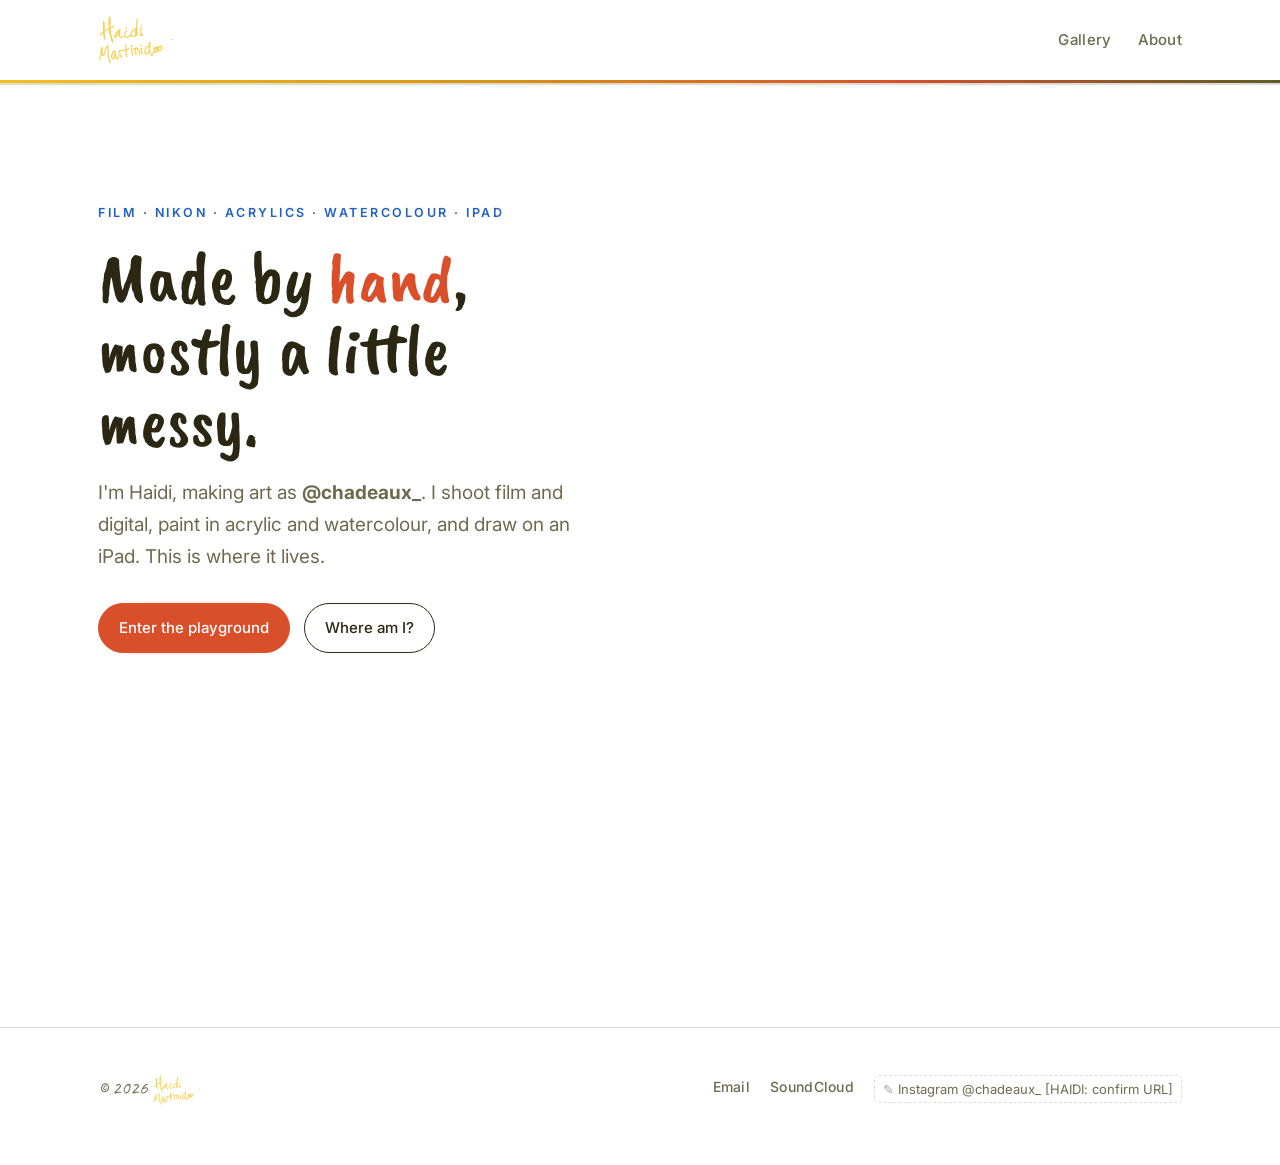
==== index.html @ 5589cf8b "Use handwritten signature as the logo Co-Authored-By: Claude Opus 4.8 <noreply@anthropic.com>" ====
<!DOCTYPE html>
<html lang="en">
<head>
  <meta charset="UTF-8" />
  <meta name="viewport" content="width=device-width, initial-scale=1.0" />
  <title>Haidi Martinidou · art</title>
  <meta name="description" content="Art by Haidi Martinidou: film and Nikon photography, acrylics, watercolour and iPad drawing." />

  <link rel="preconnect" href="https://fonts.googleapis.com" />
  <link rel="preconnect" href="https://fonts.gstatic.com" crossorigin />
  <link href="https://fonts.googleapis.com/css2?family=Caveat+Brush&family=Caveat:wght@500;600;700&family=DM+Serif+Display:ital@0;1&family=Inter:wght@400;500;600&display=swap" rel="stylesheet" />
  <link rel="stylesheet" href="css/style.css" />
  <link rel="icon" href="data:image/svg+xml,<svg xmlns='http://www.w3.org/2000/svg' viewBox='0 0 100 100'><circle cx='50' cy='50' r='40' fill='%23b1543a'/></svg>" />
</head>
<body>
  <nav class="nav">
    <div class="nav-inner">
      <a class="logo" href="index.html"><img src="images/name-signature.png" alt="Haidi Martinidou" class="logo-img" /></a>
      <div class="links">
        <a href="art.html">Gallery</a>
        <a href="about.html">About</a>
      </div>
    </div>
  </nav>

  <main class="wrap">
    <!-- HERO (interim layout, awaiting your design) -->
    <header class="hero">
      <div class="intro">
        <p class="eyebrow rainbow">Film · Nikon · Acrylics · Watercolour · iPad</p>
        <h1>Made by <em>hand</em>,<br />mostly a little messy.</h1>
        <p class="lead">
          I'm Haidi, making art as <strong>@chadeaux_</strong>. I shoot film and
          digital, paint in acrylic and watercolour, and draw on an iPad. This is
          where it lives.
        </p>
        <div class="cta-row">
          <a class="btn primary" href="art.html">Enter the playground</a>
          <a class="btn" href="about.html">Where am I?</a>
        </div>
      </div>

      <!-- the landing hero is one of @chadeaux_'s own drawings.
           EDIT: save the mountains drawing as images/hero-mountains.jpg -->
      <figure class="frame reveal" style="margin:0;">
        <div class="pic" data-file="images/hero-mountains.jpg" style="aspect-ratio:1/1;">
          <img src="images/hero-mountains.jpg" alt="iPad drawing of olive-green hills under a golden sunset sky, hand-lettered: when the city's hotter than you, take the mountains" loading="lazy" />
        </div>
        <figcaption>Take the mountains <span class="muted">iPad · @chadeaux_</span></figcaption>
      </figure>
    </header>

    <!-- MEDIUM SHORTCUTS -->
    <section style="padding-top:20px">
      <div class="split" style="grid-template-columns:repeat(auto-fit,minmax(180px,1fr));">
        <a class="world art reveal" href="film.html" style="text-decoration:none;">
          <span class="tag">01</span><h3>Film</h3>
        </a>
        <a class="world art reveal" href="nikon.html" style="text-decoration:none;">
          <span class="tag">02</span><h3>Nikon</h3>
        </a>
        <a class="world art reveal" href="acrylics.html" style="text-decoration:none;">
          <span class="tag">03</span><h3>Acrylics</h3>
        </a>
        <a class="world art reveal" href="watercolour.html" style="text-decoration:none;">
          <span class="tag">04</span><h3>Watercolour</h3>
        </a>
        <a class="world art reveal" href="ipad.html" style="text-decoration:none;">
          <span class="tag">05</span><h3>iPad</h3>
        </a>
      </div>
    </section>
  </main>

  <footer class="footer">
    <div class="wrap">
      <small>© <span data-year>2026</span> <img src="images/name-signature.png" alt="Haidi Martinidou" class="sig-foot" /></small>
      <div class="socials">
        <a href="mailto:haidimartinidou@gmail.com">Email</a>
        <a href="https://soundcloud.com/haidi-martinidou" target="_blank" rel="noopener">SoundCloud</a>
        <span class="ph">Instagram @chadeaux_ [HAIDI: confirm URL]</span>
      </div>
    </div>
  </footer>

  <script src="js/main.js"></script>
</body>
</html>
---- css/style.css ----
/* =========================================================
   Haidi Martinidou, personal site
   Editorial "gallery x lab notebook" aesthetic.
   Mature, muted, with hand-drawn marginalia used sparingly.
   Palette pulled from Haidi's own work (forest green + red
   painting, dusty-blue sea photo). Tweak the variables below.
   ========================================================= */

:root {
  --paper: #ffffff;       /* clean white base */
  --paper-2: #f4f3ef;     /* faint warm grey panel */
  --ink: #2b2713;         /* dark warm olive-brown */
  --ink-soft: #6f6a4f;    /* muted text */
  --line: rgba(43,39,19,0.16);

  /* sunset palette, from @chadeaux's mountains drawing */
  --sun:   #f3c01b;       /* golden sky */
  --amber: #d8920f;       /* lower sky */
  --rust:  #d94f2a;       /* bright orange-red, from the art + the Atheroll poster */
  --olive: #5f5d24;       /* hills */
  --olive-deep: #3d3b16;  /* deep foreground */
  --blue:  #2160c4;       /* the marker hand-lettering */
  --plum:  #4a235a;       /* the @chadeaux signature */

  /* legacy aliases still referenced by some components */
  --green: var(--olive);
  --gold:  var(--amber);
  --slate: var(--blue);

  --accent: var(--rust);

  --maxw: 1140px;
  --radius: 12px;

  --font-display: "Caveat Brush", "Comic Sans MS", cursive;
  --font-body: "Inter", ui-sans-serif, system-ui, sans-serif;
  --font-hand: "Caveat", "Comic Sans MS", cursive;
}

* { box-sizing: border-box; }
html { scroll-behavior: smooth; }

body {
  margin: 0;
  color: var(--ink);
  background: var(--paper);
  font-family: var(--font-body);
  font-size: 17px;
  line-height: 1.7;
  -webkit-font-smoothing: antialiased;
  overflow-x: hidden;
}

.wrap { max-width: var(--maxw); margin: 0 auto; padding: 0 28px; position: relative; }

a { color: var(--ink); }

/* hand-drawn marginalia note (used sparingly) */
.note { font-family: var(--font-hand); font-size: 22px; color: var(--ink-soft); line-height: 1.2; }
.note.accent { color: var(--accent); }

/* small ink underline accent under a word */
.mark { position: relative; white-space: nowrap; }
.mark::after {
  content: ""; position: absolute; left: -1px; right: -1px; bottom: -4px; height: 7px;
  background: var(--accent); opacity: .28;
  border-radius: 50% 40% 55% 45% / 100% 100% 60% 70%;
  z-index: -1;
}

/* ---------- nav ---------- */
.nav { position: sticky; top: 0; z-index: 60;
  background: color-mix(in srgb, var(--paper) 86%, transparent);
  backdrop-filter: blur(10px); border-bottom: 1px solid var(--line); }
.nav-inner { max-width: var(--maxw); margin: 0 auto; padding: 16px 28px;
  display: flex; align-items: center; justify-content: space-between; gap: 16px; }
.nav .logo { font-family: var(--font-display); font-weight: 600; font-size: 21px;
  text-decoration: none; color: var(--ink); display: inline-flex; align-items: center; gap: 9px; letter-spacing: .2px; }
.nav .logo .dot { width: 11px; height: 11px; border-radius: 50%; background: var(--accent); display: inline-block; }
.nav .links { display: flex; gap: 26px; flex-wrap: wrap; }
.nav .links a { text-decoration: none; color: var(--ink-soft); font-size: 15px; font-weight: 500;
  letter-spacing: .3px; position: relative; transition: color .15s ease; }
.nav .links a:hover, .nav .links a.active { color: var(--ink); }
.nav .links a.active::after { content: ""; position: absolute; left: 0; right: 0; bottom: -6px;
  height: 2px; background: var(--accent); }

/* ---------- generic section ---------- */
section { padding: 76px 0; position: relative; }
.eyebrow { font-family: var(--font-body); font-size: 12.5px; font-weight: 600;
  letter-spacing: 2.5px; text-transform: uppercase; color: var(--accent); margin: 0 0 14px; }
.section-head { margin-bottom: 40px; max-width: 720px; }
.section-head h2 { font-family: var(--font-display); font-weight: 500;
  font-size: clamp(30px, 4.6vw, 46px); line-height: 1.05; margin: 0 0 12px; letter-spacing: -.5px; }
.section-head p { color: var(--ink-soft); font-size: 18px; margin: 0; }

/* ---------- buttons ---------- */
.btn { display: inline-flex; align-items: center; gap: 8px;
  font-family: var(--font-body); font-weight: 500; font-size: 15px; text-decoration: none;
  color: var(--ink); padding: 11px 20px; border: 1px solid var(--ink); border-radius: 999px;
  background: transparent; transition: background .15s ease, color .15s ease, transform .12s ease; }
.btn:hover { background: var(--ink); color: var(--paper); transform: translateY(-1px); }
.btn.primary { background: var(--accent); border-color: var(--accent); color: #fff; }
.btn.primary:hover { background: var(--ink); border-color: var(--ink); }
.btn.ghost { border-color: var(--line); color: var(--ink-soft); }
.btn.ghost:hover { color: var(--paper); }
/* disabled button: shown but not clickable until a real file/URL exists */
.btn[aria-disabled="true"] { opacity: .45; pointer-events: none; cursor: default; border-style: dashed; }

/* a visible, non-clickable placeholder that Haidi fills in later */
.ph { font-style: normal; color: var(--ink-soft); font-size: 13px;
  border: 1px dashed var(--line); border-radius: 5px; padding: 2px 8px; white-space: nowrap; }
.ph::before { content: "✎ "; opacity: .6; }

/* ---------- hero (landing) ---------- */
.hero { display: grid; grid-template-columns: 1fr 1fr; gap: 48px; align-items: center;
  padding: 64px 0 40px; }
.hero .intro h1 { font-family: var(--font-display); font-weight: 500;
  font-size: clamp(40px, 6vw, 68px); line-height: 1.02; letter-spacing: -1px; margin: 18px 0 18px; }
.hero .intro h1 em { font-style: italic; color: var(--accent); }
.hero .intro p.lead { font-size: 19px; color: var(--ink-soft); max-width: 480px; }
.hero .cta-row { display: flex; flex-wrap: wrap; gap: 14px; margin-top: 30px; }

/* the interactive brain */
.brain-stage { position: relative; display: grid; place-items: center; min-height: 420px; }
.brain-stage svg { width: 100%; max-width: 500px; height: auto; overflow: visible; }
.brain-hemi { cursor: pointer; transition: opacity .2s ease; }
.brain-stage:hover .brain-hemi { opacity: .55; }
.brain-stage .brain-hemi:hover { opacity: 1; }
.hemi-label { font-family: var(--font-hand); font-size: 26px; fill: var(--ink-soft); }
.hemi-label.art { fill: var(--rust); }
.hemi-label.sci { fill: var(--slate); }
.pull-arrow { animation: bob 1.8s ease-in-out infinite; }
@keyframes bob { 0%,100% { transform: translate(0,0); } 50% { transform: translate(7px,-4px); } }

/* art "spill" release animation */
#artGroup { transform-origin: 320px 200px; transition: none; }
.released #artGroup { animation: spill .65s cubic-bezier(.5,-0.2,.3,1) forwards; }
@keyframes spill {
  40% { transform: translate(40px,-30px) rotate(6deg) scale(1.08); opacity: 1; }
  100% { transform: translate(150px,-120px) rotate(16deg) scale(1.2); opacity: 0; }
}

@media (prefers-reduced-motion: reduce) {
  .pull-arrow { animation: none; }
  .released #artGroup { animation: none; opacity: 0; }
}

/* ---------- "two worlds" split ---------- */
.split { display: grid; grid-template-columns: 1fr 1fr; gap: 26px; }
.world { border: 1px solid var(--line); border-radius: var(--radius); background: #fff;
  padding: 30px 30px 26px; transition: transform .16s ease, box-shadow .16s ease; }
.world:hover { transform: translateY(-3px); box-shadow: 0 16px 34px rgba(33,32,28,.08); }
.world .tag { font-size: 12.5px; letter-spacing: 2px; text-transform: uppercase; font-weight: 600; }
.world.sci .tag { color: var(--slate); } .world.art .tag { color: var(--rust); }
.world h3 { font-family: var(--font-display); font-weight: 500; font-size: 27px; margin: 10px 0 10px; }
.world p { color: var(--ink-soft); margin: 0 0 18px; }

/* ---------- project cards (neuroscience) ---------- */
.projects { display: grid; grid-template-columns: repeat(2, 1fr); gap: 24px; }
.proj { border: 1px solid var(--line); border-radius: var(--radius); background: #fff;
  padding: 26px 28px; position: relative; transition: transform .16s ease, box-shadow .16s ease; }
.proj:hover { transform: translateY(-3px); box-shadow: 0 16px 34px rgba(33,32,28,.08); }
.proj.featured { grid-column: 1 / -1; border-color: var(--accent); background:
  linear-gradient(0deg, #fff, #fff) padding-box, var(--paper-2); }
.proj.featured h3 { font-size: 27px; }
.proj .kind { font-size: 12px; letter-spacing: 1.6px; text-transform: uppercase;
  font-weight: 600; color: var(--accent); }
.proj h3 { font-family: var(--font-display); font-weight: 500; font-size: 23px; margin: 8px 0 10px; line-height: 1.15; }
.proj p { color: var(--ink-soft); margin: 0 0 14px; font-size: 16px; }
.proj .stat { display: inline-flex; align-items: baseline; gap: 7px; font-size: 14px;
  color: var(--ink); background: var(--paper-2); border-radius: 6px; padding: 5px 11px; margin: 2px 6px 2px 0; }
.proj .stat b { font-family: var(--font-display); font-weight: 600; }

/* future / wishlist list */
.wish { display: grid; grid-template-columns: repeat(auto-fit, minmax(230px,1fr)); gap: 18px; }
.wish li { list-style: none; border-left: 2px solid var(--accent); padding: 4px 0 4px 16px;
  color: var(--ink); }
.wish ul { margin: 0; padding: 0; }

/* ---------- CV / timeline ---------- */
.timeline { border-left: 2px solid var(--line); margin: 0; padding: 0 0 0 26px; }
.timeline .row { position: relative; padding: 0 0 30px; }
.timeline .row::before { content: ""; position: absolute; left: -33px; top: 4px; width: 12px; height: 12px;
  border-radius: 50%; background: var(--paper); border: 2px solid var(--accent); }
.timeline .when { font-size: 13px; letter-spacing: 1px; text-transform: uppercase; color: var(--ink-soft); font-weight: 600; }
.timeline h4 { font-family: var(--font-display); font-weight: 500; font-size: 20px; margin: 4px 0 4px; }
.timeline p { margin: 0; color: var(--ink-soft); font-size: 15.5px; }

/* ---------- galleries (art) ---------- */
.medium { padding-top: 8px; }
.medium-head { display: flex; align-items: baseline; justify-content: space-between; gap: 16px;
  border-bottom: 1px solid var(--line); padding-bottom: 14px; margin-bottom: 26px; }
.medium-head h3 { font-family: var(--font-display); font-weight: 500; font-size: 30px; margin: 0; }
.medium-head .count { font-size: 14px; color: var(--ink-soft); font-family: var(--font-hand); font-size: 20px; }
.medium-head .desc { color: var(--ink-soft); font-size: 15px; max-width: 460px; }

.gallery { display: grid; gap: 22px; }
.gallery.two { grid-template-columns: repeat(2, 1fr); }
.gallery.three { grid-template-columns: repeat(3, 1fr); }

/* picture in a gallery mat */
.frame { background: #fff; border: 1px solid var(--line); border-radius: 6px; padding: 14px 14px 10px;
  box-shadow: 0 10px 26px rgba(33,32,28,.07); transition: transform .18s ease, box-shadow .18s ease; }
.frame:hover { transform: translateY(-4px) rotate(-.3deg); box-shadow: 0 20px 40px rgba(33,32,28,.12); }
.frame .pic { position: relative; overflow: hidden; border-radius: 3px; background: var(--paper-2);
  aspect-ratio: 4 / 3; display: grid; place-items: center; }
.frame .pic img { width: 100%; height: 100%; object-fit: cover; display: block; }
.frame figcaption { font-family: var(--font-display); font-style: italic; font-size: 15px;
  color: var(--ink); margin: 11px 4px 4px; display: flex; justify-content: space-between; gap: 10px; }
.frame figcaption span.muted { font-style: normal; font-family: var(--font-body); font-size: 12.5px;
  color: var(--ink-soft); letter-spacing: 1px; text-transform: uppercase; }

/* empty slot placeholder (when an image file isn't added yet) */
.frame.missing .pic img { display: none; }
.frame.missing .pic::after { content: "add  " attr(data-file); white-space: pre;
  font-family: var(--font-body); font-size: 13px; letter-spacing: .5px; color: var(--ink-soft);
  border: 1.5px dashed var(--line); border-radius: 4px; padding: 14px 18px; text-align: center; }
.frame .pic.tall { aspect-ratio: 3 / 4; }

/* medium quick-nav (art page) */
.subnav { display: flex; flex-wrap: wrap; gap: 10px; margin: 8px 0 50px; }
.subnav a { text-decoration: none; font-size: 14px; color: var(--ink-soft); font-weight: 500;
  border: 1px solid var(--line); border-radius: 999px; padding: 7px 16px; transition: all .15s ease; }
.subnav a:hover { color: var(--paper); background: var(--ink); border-color: var(--ink); }

/* ---------- about ---------- */
.about-grid { display: grid; grid-template-columns: 1.5fr 1fr; gap: 48px; align-items: start; }
.about-grid .prose p { font-size: 18px; margin: 0 0 20px; }
.about-grid .prose p.big { font-family: var(--font-display); font-weight: 400; font-size: 24px;
  line-height: 1.4; color: var(--ink); }
.sidecard { border: 1px solid var(--line); border-radius: var(--radius); background: #fff; padding: 24px 26px; }
.sidecard h4 { font-family: var(--font-display); font-weight: 500; margin: 0 0 12px; font-size: 19px; }
.sidecard ul { margin: 0; padding: 0; list-style: none; }
.sidecard li { padding: 9px 0; border-top: 1px solid var(--line); display: flex; justify-content: space-between; gap: 12px; }
.sidecard li:first-child { border-top: 0; }
.sidecard li span { color: var(--ink-soft); font-size: 14px; }

/* ---------- blog list ---------- */
.posts { display: flex; flex-direction: column; }
.post-row { display: flex; align-items: baseline; gap: 22px; justify-content: space-between;
  padding: 26px 4px; border-top: 1px solid var(--line); text-decoration: none; color: var(--ink);
  transition: padding-left .18s ease; }
.post-row:last-child { border-bottom: 1px solid var(--line); }
.post-row:hover { padding-left: 14px; }
.post-row h3 { font-family: var(--font-display); font-weight: 500; margin: 0; font-size: clamp(20px,3vw,26px); }
.post-row .meta { font-size: 13px; color: var(--ink-soft); letter-spacing: 1px; text-transform: uppercase; white-space: nowrap; }
.post-row .arrow { color: var(--accent); font-size: 20px; }

/* ---------- article ---------- */
.article { max-width: 720px; margin: 0 auto; padding: 60px 28px 30px; }
.article .back { text-decoration: none; color: var(--ink-soft); font-size: 14px; }
.article h1 { font-family: var(--font-display); font-weight: 500; font-size: clamp(32px,5vw,50px);
  line-height: 1.06; margin: 20px 0 10px; letter-spacing: -.5px; }
.article .meta { color: var(--ink-soft); font-size: 14px; letter-spacing: 1px; text-transform: uppercase; }
.article-body { margin-top: 30px; font-size: 18px; }
.article-body p { margin: 0 0 22px; }
.article-body h2 { font-family: var(--font-display); font-weight: 500; font-size: 27px; margin: 38px 0 12px; }
.article-body blockquote { margin: 28px 0; padding: 6px 0 6px 22px; border-left: 3px solid var(--accent);
  font-family: var(--font-display); font-style: italic; font-size: 22px; color: var(--ink); }
.article-body a { color: var(--rust); }
.article-body code { background: var(--ink); color: var(--paper); padding: 2px 7px; border-radius: 5px; font-size: 15px; }

/* ---------- footer ---------- */
.footer { border-top: 1px solid var(--line); padding: 44px 0 60px; margin-top: 30px; }
.footer .wrap { display: flex; flex-wrap: wrap; gap: 18px; justify-content: space-between; align-items: center; }
.footer small { color: var(--ink-soft); font-family: var(--font-hand); font-size: 19px; }
.footer .socials { display: flex; gap: 20px; flex-wrap: wrap; }
.footer .socials a { color: var(--ink-soft); text-decoration: none; font-size: 14px; font-weight: 500; letter-spacing: .3px; }
.footer .socials a:hover { color: var(--accent); }

/* ---------- responsive ---------- */
@media (max-width: 880px) {
  .hero { grid-template-columns: 1fr; }
  .brain-stage { order: -1; min-height: 340px; }
  .split, .projects, .gallery.two, .gallery.three, .about-grid { grid-template-columns: 1fr; }
  section { padding: 56px 0; }
}

/* gallery index: medium cover cards (links) */
.frame.cover { display: block; text-decoration: none; color: var(--ink); }
.frame.cover figcaption { font-style: normal; font-family: var(--font-display); font-size: 19px;
  align-items: center; }
.frame.cover figcaption .muted { font-family: var(--font-hand); font-size: 18px; letter-spacing: 0;
  text-transform: none; }

/* clickable images */
.frame:not(.missing) .pic img { cursor: zoom-in; }

/* lightbox */
.lightbox { position: fixed; inset: 0; z-index: 200; background: rgba(20,19,16,.93);
  display: flex; align-items: center; justify-content: center; padding: 4vw;
  opacity: 0; visibility: hidden; transition: opacity .2s ease; }
.lightbox.open { opacity: 1; visibility: visible; }
.lightbox img { max-width: 92vw; max-height: 82vh; object-fit: contain; border-radius: 4px;
  background: #fff; box-shadow: 0 24px 70px rgba(0,0,0,.55); }
.lightbox .lb-cap { position: absolute; bottom: 20px; left: 0; right: 0; text-align: center;
  color: #f6f3ea; font-family: var(--font-display); font-style: italic; font-size: 16px; padding: 0 12px; }
.lightbox button { position: absolute; background: transparent; border: 0; color: #f6f3ea;
  cursor: pointer; font-size: 32px; line-height: 1; padding: 12px 16px; opacity: .8; }
.lightbox button:hover { opacity: 1; }
.lb-close { top: 8px; right: 12px; font-size: 28px; }
.lb-prev { left: 6px; top: 50%; transform: translateY(-50%); }
.lb-next { right: 6px; top: 50%; transform: translateY(-50%); }
@media (max-width: 600px) { .lb-prev { left: 0; } .lb-next { right: 0; } }

/* reveal on scroll */
.reveal { opacity: 0; transform: translateY(20px); transition: opacity .6s ease, transform .6s ease; }
.reveal.in { opacity: 1; transform: none; }
@media (prefers-reduced-motion: reduce) { .reveal { opacity: 1; transform: none; transition: none; } html { scroll-behavior: auto; } }

/* =========================================================
   Sunset / hand-drawn theme tuning (@chadeaux)
   ========================================================= */

/* marker font has a single weight: avoid faux-bold, give it a little air */
h1, h2, h3, h4, .nav .logo { font-weight: 400; }
.nav .logo { font-family: "DM Serif Display", Georgia, serif; font-style: italic; font-weight: 400; font-size: 22px; letter-spacing: .2px; }
/* handwritten signature logo (replaces the name text) */
.logo-img { height: 48px; width: auto; display: block; }
.sig-foot { height: 30px; width: auto; vertical-align: middle; }
@media (max-width: 600px) { .logo-img { height: 40px; } }

/* brush-script display sizing (Caveat Brush sits smaller, so size up) */
.hero .intro h1 { font-size: clamp(46px, 6.6vw, 72px); line-height: 1.0; letter-spacing: 0; }
.hero .intro h1 em { font-style: normal; color: var(--rust); }
.section-head h2 { letter-spacing: 0; line-height: 0.98; font-size: clamp(36px, 5.2vw, 54px); }
.medium-head h3 { font-size: 32px; }
.eyebrow { font-weight: 600; }

/* eyebrow + links speak in the drawing's blue */
.eyebrow { color: var(--blue); }
.nav .links a:hover, .nav .links a.active { color: var(--blue); }

/* captions read like the handwriting in the drawing */
.frame figcaption { font-family: var(--font-hand); font-style: normal; font-size: 19px; letter-spacing: .3px; }
.frame figcaption .muted { font-family: var(--font-body); }
.frame.cover figcaption { font-family: var(--font-display); font-size: 17px; }

/* warm buttons */
.btn { font-family: var(--font-body); }
.btn.primary:hover, .btn.blue:hover { background: var(--olive-deep); border-color: var(--olive-deep); color: #fff; }
.btn.blue { background: var(--blue); border-color: var(--blue); color: #fff; }

/* sub-nav active chip in terracotta */
.subnav a.active { background: var(--rust); border-color: var(--rust); color: #fff; }

/* a thin sunset horizon under the top nav */
.nav { border-bottom: 0; box-shadow: 0 2px 0 0 var(--line); }
.nav::after { content: ""; display: block; height: 3px;
  background: linear-gradient(90deg, var(--sun), var(--amber) 40%, var(--rust) 70%, var(--olive)); }

/* the medium shortcut cards on the landing, warmed up */
.world .tag { color: var(--rust); }
.world.art .tag { color: var(--rust); }

/* ===== free-floating, drifting hand-drawn objects (figs, lemons, spoons, chillies) ===== */
body { position: relative; }
.figs-layer { position: absolute; top: 0; left: 0; width: 100%; overflow: hidden;
  pointer-events: none; z-index: 5; }
.fig-obj { position: absolute; top: 0; left: 0; pointer-events: none; will-change: transform; }
.fig-obj svg { width: 100%; height: 100%; display: block; overflow: visible; }
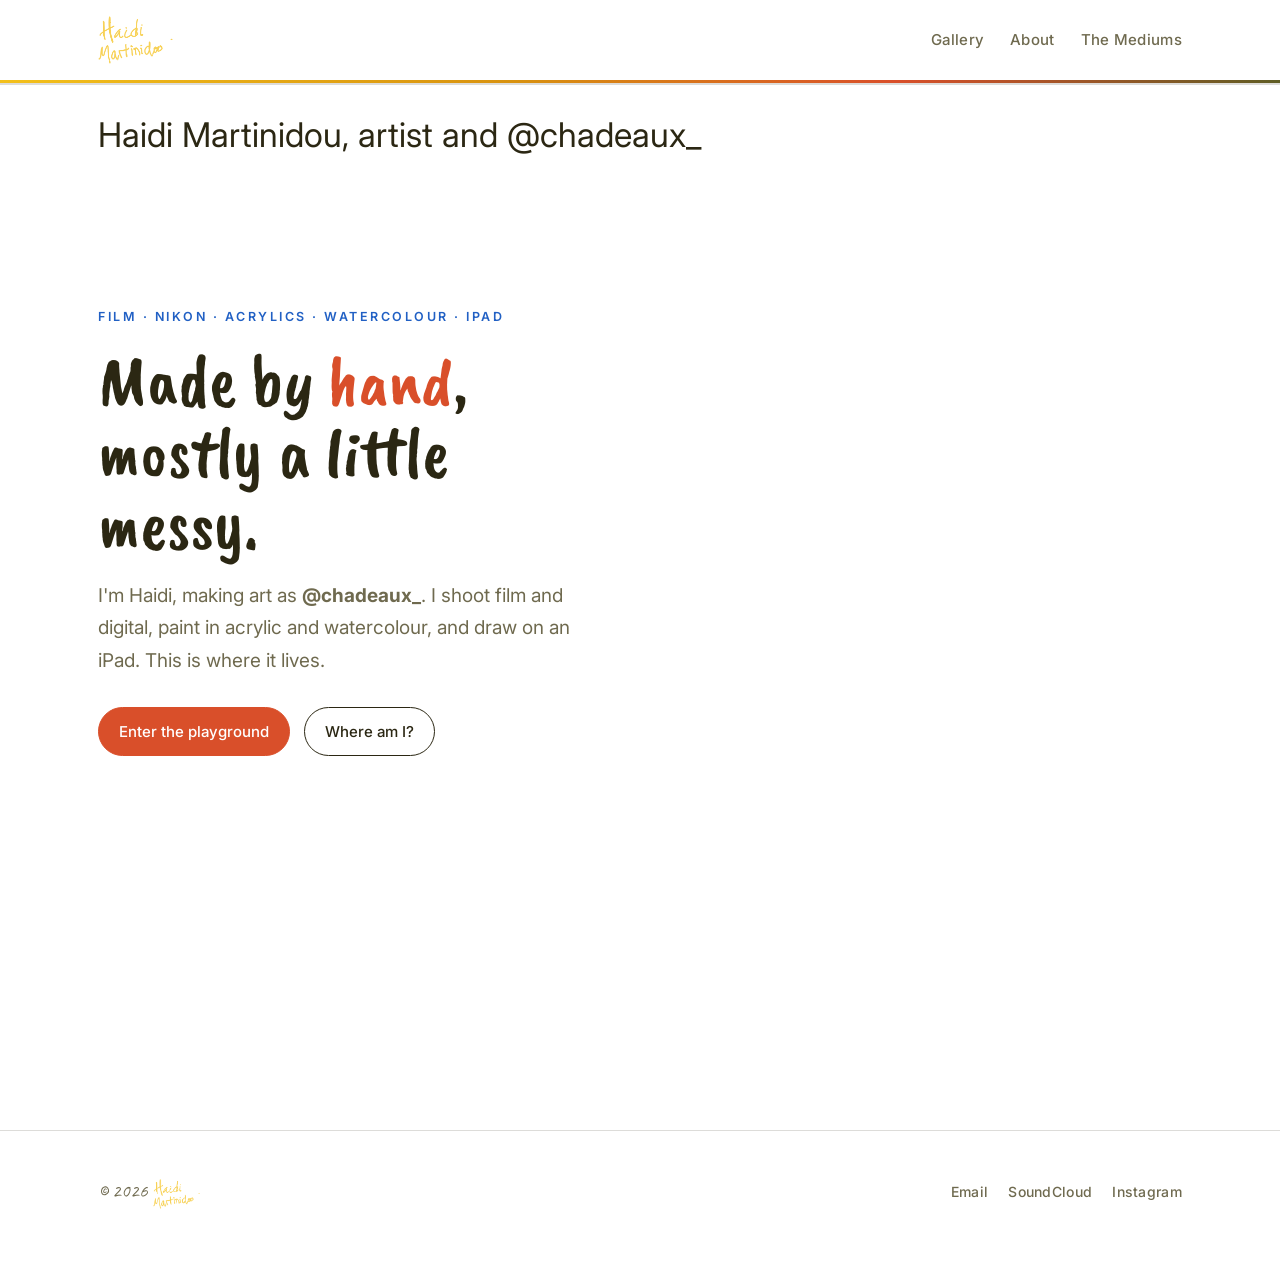
==== commit 0f671f31: "Remove 'artist' from the title in index.html" ====
--- a/index.html
+++ b/index.html
@@ -3,7 +3,7 @@
 <head>
   <meta charset="UTF-8" />
   <meta name="viewport" content="width=device-width, initial-scale=1.0" />
-  <title>Haidi Martinidou · art</title>
+  <title>Haidi Martinidou · @chadeaux_</title>
   <meta name="description" content="Art by Haidi Martinidou: film and Nikon photography, acrylics, watercolour and iPad drawing." />
 
   <link rel="preconnect" href="https://fonts.googleapis.com" />
@@ -11,6 +11,35 @@
   <link href="https://fonts.googleapis.com/css2?family=Caveat+Brush&family=Caveat:wght@500;600;700&family=DM+Serif+Display:ital@0;1&family=Inter:wght@400;500;600&display=swap" rel="stylesheet" />
   <link rel="stylesheet" href="css/style.css" />
   <link rel="icon" href="data:image/svg+xml,<svg xmlns='http://www.w3.org/2000/svg' viewBox='0 0 100 100'><circle cx='50' cy='50' r='40' fill='%23b1543a'/></svg>" />
+  <link rel="canonical" href="https://haidimartinidou.github.io/" />
+  <meta name="author" content="Haidi Martinidou" />
+  <meta name="robots" content="index, follow" />
+  <meta property="og:type" content="website" />
+  <meta property="og:site_name" content="Haidi Martinidou" />
+  <meta property="og:title" content="Haidi Martinidou · artist &amp; @chadeaux_" />
+  <meta property="og:description" content="Art by Haidi Martinidou: film and Nikon photography, acrylics, watercolour and iPad drawing." />
+  <meta property="og:url" content="https://haidimartinidou.github.io/" />
+  <meta property="og:image" content="https://haidimartinidou.github.io/images/hero-mountains.jpg" />
+  <meta name="twitter:card" content="summary_large_image" />
+  <meta name="twitter:title" content="Haidi Martinidou · artist &amp; @chadeaux_" />
+  <meta name="twitter:description" content="Art by Haidi Martinidou: film and Nikon photography, acrylics, watercolour and iPad drawing." />
+  <meta name="twitter:image" content="https://haidimartinidou.github.io/images/hero-mountains.jpg" />
+  <script type="application/ld+json">
+  {
+    "@context": "https://schema.org",
+    "@type": "Person",
+    "name": "Haidi Martinidou",
+    "alternateName": "chadeaux_",
+    "url": "https://haidimartinidou.github.io/",
+    "image": "https://haidimartinidou.github.io/images/hero-mountains.jpg",
+    "jobTitle": "Artist",
+    "description": "Haidi Martinidou is an artist working in film and digital photography, acrylics, watercolour and iPad drawing, and a computational and decision neuroscientist.",
+    "sameAs": [
+      "https://www.instagram.com/chadeaux_",
+      "https://soundcloud.com/haidi-martinidou"
+    ]
+  }
+  </script>
 </head>
 <body>
   <nav class="nav">
@@ -19,11 +48,13 @@
       <div class="links">
         <a href="art.html">Gallery</a>
         <a href="about.html">About</a>
+        <a href="themediums.html">The Mediums</a>
       </div>
     </div>
   </nav>
 
   <main class="wrap">
+    <h1 class="sr-only">Haidi Martinidou, artist and @chadeaux_</h1>
     <!-- HERO (interim layout, awaiting your design) -->
     <header class="hero">
       <div class="intro">
@@ -78,7 +109,7 @@
       <div class="socials">
         <a href="mailto:haidimartinidou@gmail.com">Email</a>
         <a href="https://soundcloud.com/haidi-martinidou" target="_blank" rel="noopener">SoundCloud</a>
-        <span class="ph">Instagram @chadeaux_ [HAIDI: confirm URL]</span>
+        <a href="https://www.instagram.com/chadeaux_" target="_blank" rel="noopener">Instagram</a>
       </div>
     </div>
   </footer>
